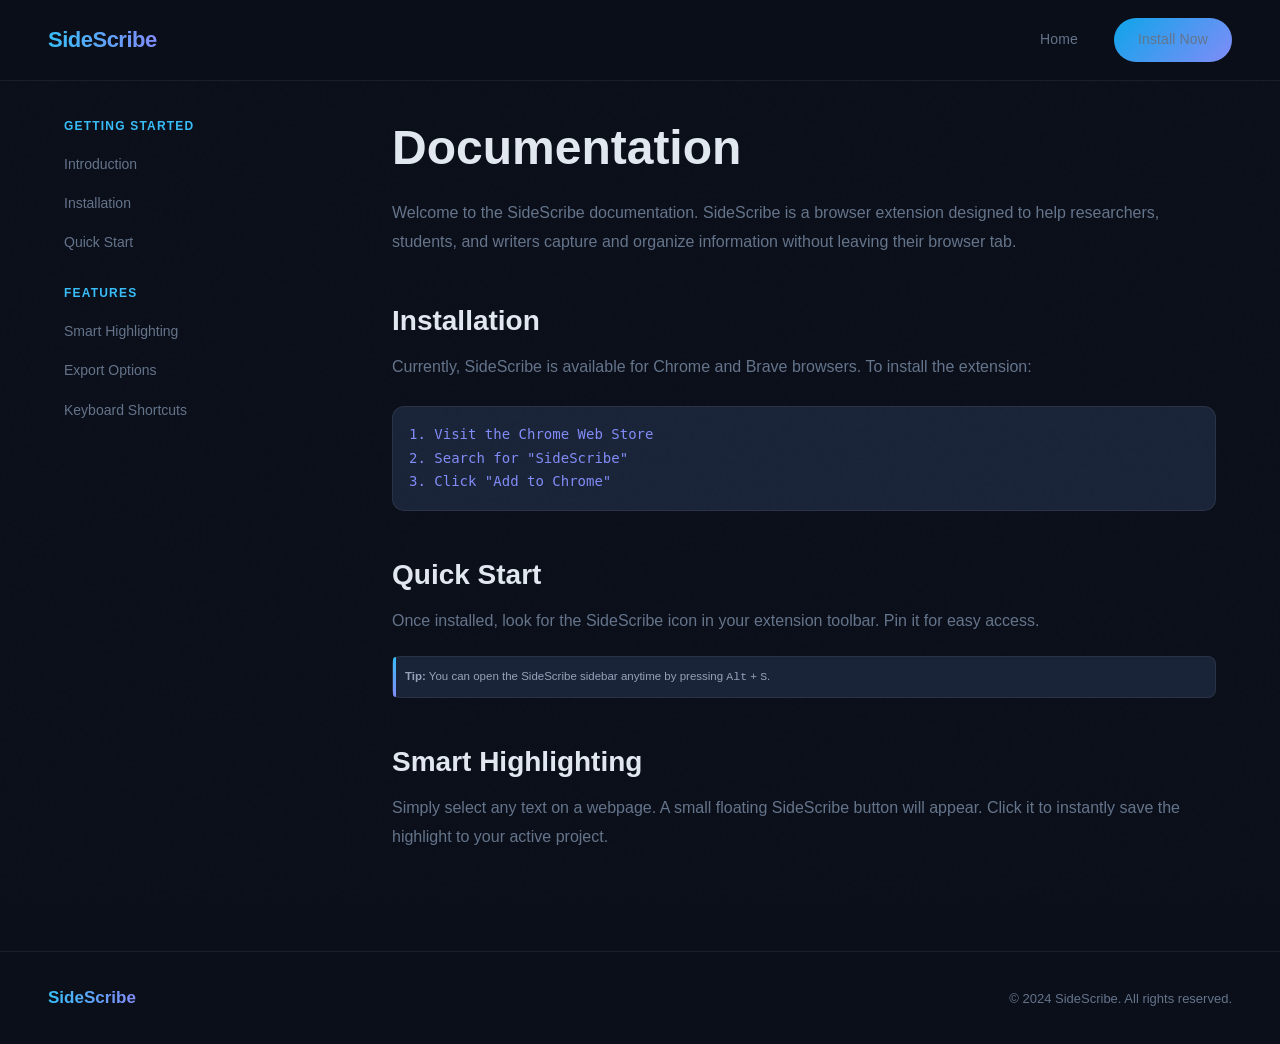
==== documentation.html @ 5d67411b "initial commit" ====
<!DOCTYPE html>
<html lang="en">
<head>
  <meta charset="UTF-8">
  <meta name="viewport" content="width=device-width, initial-scale=1.0">
  <title>Documentation | SideScribe</title>
  <link rel="icon" type="image/svg+xml" href="/icon.svg">
  <link rel="stylesheet" href="style.css">
  <style>
    .docs-container {
      display: grid;
      grid-template-columns: 280px 1fr;
      gap: 48px;
      max-width: 1200px;
      margin: 120px auto 80px;
      padding: 0 24px;
    }

    /* Sidebar Navigation */
    .docs-sidebar {
      position: sticky;
      top: 100px;
      height: fit-content;
    }

    .docs-nav-group { margin-bottom: 32px; }
    .docs-nav-group h4 {
      font-size: 12px;
      text-transform: uppercase;
      letter-spacing: 0.1em;
      color: var(--sky2);
      margin-bottom: 16px;
    }

    .docs-nav-group ul { list-style: none; }
    .docs-nav-group li { margin-bottom: 12px; }
    .docs-nav-group a {
      color: var(--muted);
      text-decoration: none;
      font-size: 14px;
      transition: color 0.2s;
    }
    .docs-nav-group a:hover { color: var(--text); }

    /* Content Area */
    .docs-content { min-width: 0; } /* Fixes text overflow in flex/grid */
    .docs-content h1 { font-size: 48px; margin-bottom: 24px; }
    .docs-content h2 { font-size: 28px; margin-top: 48px; margin-bottom: 16px; color: var(--text); }
    .docs-content p { color: var(--muted); margin-bottom: 20px; line-height: 1.8; }
    
    /* Code Blocks */
    .code-block {
      background: var(--surface2);
      border: 1px solid var(--border);
      border-radius: 12px;
      padding: 16px;
      font-family: 'monospace';
      font-size: 14px;
      color: var(--violet);
      margin: 24px 0;
      overflow-x: auto; /* Scroll code if too long */
    }

    /* Mobile Responsiveness */
    @media (max-width: 992px) {
      .docs-container { grid-template-columns: 1fr; }
      .docs-sidebar { display: none; } /* Or move to top as a menu */
      .docs-content h1 { font-size: 32px; }
    }
  </style>
</head>
<body>

  <nav>
    <a href="index.html" class="nav-logo" style="text-decoration:none;">SideScribe</a>
    <div class="nav-links">
      <a href="index.html">Home</a>
      <a href="#" class="btn-pill">Install Now</a>
    </div>
  </nav>

  <div class="docs-container">
    <aside class="docs-sidebar">
      <div class="docs-nav-group">
        <h4>Getting Started</h4>
        <ul>
          <li><a href="#introduction">Introduction</a></li>
          <li><a href="#installation">Installation</a></li>
          <li><a href="#quickstart">Quick Start</a></li>
        </ul>
      </div>
      <div class="docs-nav-group">
        <h4>Features</h4>
        <ul>
          <li><a href="#highlighting">Smart Highlighting</a></li>
          <li><a href="#exporting">Export Options</a></li>
          <li><a href="#shortcuts">Keyboard Shortcuts</a></li>
        </ul>
      </div>
    </aside>

    <main class="docs-content">
      <section id="introduction">
        <h1>Documentation</h1>
        <p>Welcome to the SideScribe documentation. SideScribe is a browser extension designed to help researchers, students, and writers capture and organize information without leaving their browser tab.</p>
      </section>

      <section id="installation">
        <h2>Installation</h2>
        <p>Currently, SideScribe is available for Chrome and Brave browsers. To install the extension:</p>
        <div class="code-block">
          1. Visit the Chrome Web Store<br>
          2. Search for "SideScribe"<br>
          3. Click "Add to Chrome"
        </div>
      </section>

      <section id="quickstart">
        <h2>Quick Start</h2>
        <p>Once installed, look for the SideScribe icon in your extension toolbar. Pin it for easy access.</p>
        <div class="note-block">
          <strong>Tip:</strong> You can open the SideScribe sidebar anytime by pressing <kbd>Alt</kbd> + <kbd>S</kbd>.
        </div>
      </section>

      <section id="highlighting">
        <h2>Smart Highlighting</h2>
        <p>Simply select any text on a webpage. A small floating SideScribe button will appear. Click it to instantly save the highlight to your active project.</p>
      </section>
    </main>
  </div>

  <footer>
    <div class="footer-logo">SideScribe</div>
    <p>© 2024 SideScribe. All rights reserved.</p>
  </footer>

</body>
</html>
---- style.css ----
:root {
    --ink: #0b0f1a;
    --ink2: #1c2438;
    --sky: #0ea5e9;
    --sky2: #38bdf8;
    --violet: #818cf8;
    --surface: #131929;
    --surface2: #1a2438;
    --border: rgba(255,255,255,0.07);
    --text: #e2e8f0;
    --muted: #64748b;
    --glow: rgba(14,165,233,0.15);
  }
  *, *::before, *::after { box-sizing: border-box; margin: 0; padding: 0; }
  html { scroll-behavior: smooth; overflow-x: hidden; }
  body {
    background: var(--ink);
    color: var(--text);
    font-family: 'DM Sans', sans-serif;
    font-size: 16px;
    line-height: 1.7;
    overflow-x: hidden;
    width: 100%;
    /* Prevents long words from breaking the layout */
    overflow-wrap: break-word;
    word-wrap: break-word;
    hyphens: auto;
  }
  h1,h2,h3,h4,h5 { 
    font-family: 'Syne', sans-serif; 
    line-height: 1.15; 
    overflow-wrap: break-word;
  }

  /* --- NOISE TEXTURE OVERLAY --- */
  body::before {
    content: '';
    position: fixed; inset: 0;
    background-image: url("data:image/svg+xml,%3Csvg viewBox='0 0 256 256' xmlns='http://www.w3.org/2000/svg'%3E%3Cfilter id='noise'%3E%3CfeTurbulence type='fractalNoise' baseFrequency='0.9' numOctaves='4' stitchTiles='stitch'/%3E%3C/filter%3E%3Crect width='100%25' height='100%25' filter='url(%23noise)' opacity='0.03'/%3E%3C/svg%3E");
    pointer-events: none; z-index: 0; opacity: 0.4;
  }

  /* --- NAV --- */
  nav {
    position: fixed; top: 0; left: 0; right: 0; z-index: 100;
    padding: 18px 48px;
    display: flex; align-items: center; justify-content: space-between;
    background: rgba(11,15,26,0.75);
    backdrop-filter: blur(16px);
    border-bottom: 1px solid var(--border);
    transition: all 0.3s;
  }
  .nav-logo {
    font-family: 'Syne', sans-serif;
    font-size: 22px; font-weight: 800;
    background: linear-gradient(90deg, var(--sky2), var(--violet));
    -webkit-background-clip: text; -webkit-text-fill-color: transparent;
    letter-spacing: -0.5px;
  }
  .nav-links { display: flex; gap: 36px; align-items: center; }
  .nav-links a {
    color: var(--muted); text-decoration: none;
    font-size: 14px; font-weight: 400; letter-spacing: 0.01em;
    transition: color 0.2s;
  }
  .nav-links a:hover { color: var(--text); }
  .btn-pill {
    background: linear-gradient(135deg, var(--sky), var(--violet));
    color: #fff; border: none; cursor: pointer;
    padding: 10px 24px; border-radius: 100px;
    font-family: 'Syne', sans-serif; font-size: 13px; font-weight: 600;
    letter-spacing: 0.03em; text-decoration: none;
    transition: opacity 0.2s, transform 0.15s;
    display: inline-flex; align-items: center; gap: 6px;
  }
  .btn-pill:hover { opacity: 0.88; transform: translateY(-1px); }

  .hamburger {
    display: none;
    background: none;
    border: none;
    color: var(--text);
    font-size: 20px;
    cursor: pointer;
    padding: 0;
    margin: 0;
  }

  /* --- HERO --- */
  .hero {
    min-height: 100vh;
    display: flex; flex-direction: column;
    align-items: center; justify-content: center;
    text-align: center;
    padding: 120px 24px 80px;
    position: relative;
    overflow: hidden;
  }
  .hero-glow {
    position: absolute; top: 20%; left: 50%;
    transform: translateX(-50%);
    width: 100%; max-width: 700px; height: 400px;
    background: radial-gradient(ellipse at center, rgba(14,165,233,0.18) 0%, transparent 70%);
    pointer-events: none;
  }
  .badge {
    display: inline-flex; align-items: center; gap: 8px;
    background: rgba(14,165,233,0.1);
    border: 1px solid rgba(14,165,233,0.25);
    color: var(--sky2);
    padding: 6px 16px; border-radius: 100px;
    font-size: 12px; font-weight: 500; letter-spacing: 0.05em;
    margin-bottom: 28px;
    animation: fadeUp 0.6s ease both;
    max-width: 100%;
  }
  .badge-dot {
    width: 6px; height: 6px; border-radius: 50%;
    background: var(--sky2);
    animation: pulse 2s infinite;
    flex-shrink: 0;
  }
  @keyframes pulse { 0%,100%{opacity:1;transform:scale(1)} 50%{opacity:0.4;transform:scale(0.7)} }
  .hero h1 {
    font-size: clamp(32px, 6vw, 76px);
    font-weight: 800;
    letter-spacing: -2px;
    line-height: 1.05;
    max-width: 880px;
    margin-bottom: 24px;
    animation: fadeUp 0.7s 0.1s ease both;
    word-break: break-word;
  }
  .hero h1 .hl {
    background: linear-gradient(90deg, var(--sky2) 0%, var(--violet) 100%);
    -webkit-background-clip: text; -webkit-text-fill-color: transparent;
  }
  .hero-sub {
    font-size: 18px; color: var(--muted); font-weight: 300;
    max-width: 560px; line-height: 1.65;
    margin-bottom: 40px;
    animation: fadeUp 0.7s 0.2s ease both;
  }
  .hero-cta {
    display: flex; align-items: center; gap: 16px; flex-wrap: wrap; justify-content: center;
    margin-bottom: 72px;
    animation: fadeUp 0.7s 0.3s ease both;
  }
  .btn-primary {
    background: linear-gradient(135deg, var(--sky), var(--violet));
    color: #fff; border: none; cursor: pointer;
    padding: 14px 32px; border-radius: 100px;
    font-family: 'Syne', sans-serif; font-size: 15px; font-weight: 700;
    letter-spacing: 0.02em; text-decoration: none;
    transition: opacity 0.2s, transform 0.15s, box-shadow 0.2s;
    box-shadow: 0 0 32px rgba(14,165,233,0.35);
    display: inline-flex; align-items: center; gap: 8px;
    max-width: 100%;
    justify-content: center;
  }
  .btn-primary:hover { opacity: 0.9; transform: translateY(-2px); box-shadow: 0 8px 40px rgba(14,165,233,0.4); }
  .btn-ghost {
    color: var(--muted); text-decoration: none;
    font-size: 14px; font-weight: 400;
    display: inline-flex; align-items: center; gap: 6px;
    transition: color 0.2s;
    max-width: 100%;
  }
  .btn-ghost:hover { color: var(--text); }

  /* --- SCREENSHOT MOCKUP --- */
  .hero-visual {
    width: 100%; 
    max-width: 900px;
    position: relative;
    animation: fadeUp 0.9s 0.45s ease both;
    margin: 0 auto;
  }
  .browser-frame {
    background: var(--surface);
    border: 1px solid var(--border);
    border-radius: 16px;
    overflow: hidden;
    box-shadow: 0 40px 120px rgba(0,0,0,0.6), 0 0 0 1px rgba(255,255,255,0.04);
    width: 100%;
    max-width: 100%;
  }
  .browser-bar {
    background: var(--surface2);
    padding: 12px 18px;
    display: flex; align-items: center; gap: 12px;
    border-bottom: 1px solid var(--border);
  }
  .dot-row { display: flex; gap: 7px; flex-shrink: 0; }
  .dot { width: 11px; height: 11px; border-radius: 50%; }
  .dot.r { background: #ff5f57; }
  .dot.y { background: #febc2e; }
  .dot.g { background: #28c840; }
  .url-bar {
    flex: 1; background: rgba(255,255,255,0.05);
    border-radius: 6px; padding: 5px 14px;
    font-size: 12px; color: var(--muted); font-family: 'DM Sans', sans-serif;
    letter-spacing: 0.02em;
    overflow: hidden;
    text-overflow: ellipsis;
    white-space: nowrap;
    min-width: 0;
  }
  .browser-body {
    display: grid;
    grid-template-columns: 1fr 340px;
    min-height: 440px;
    width: 100%;
  }
  .page-area {
    padding: 28px;
    border-right: 1px solid var(--border);
    background: linear-gradient(180deg, #141e2e 0%, #0f1826 100%);
    min-width: 0; /* Important for grid item wrapping */
  }
  .page-article-title {
    font-family: 'Syne', sans-serif; font-size: 20px; font-weight: 700;
    color: #e2e8f0; margin-bottom: 12px;
    word-break: break-word;
  }
  .page-line {
    height: 9px; border-radius: 4px;
    background: rgba(255,255,255,0.07);
    margin-bottom: 8px;
    max-width: 100%;
  }
  .page-line.w90 { width: 90%; }
  .page-line.w75 { width: 75%; }
  .page-line.w60 { width: 60%; }
  .page-line.w85 { width: 85%; }
  .highlight-zone {
    background: rgba(56,189,248,0.12);
    border: 1px solid rgba(56,189,248,0.3);
    border-radius: 4px;
    padding: 8px 12px;
    margin: 14px 0;
    position: relative;
    font-size: 12px; color: #7dd3fc; font-style: italic; line-height: 1.5;
    word-break: break-word;
  }
  .add-btn {
    position: absolute; right: 0; top: 50%; transform: translateY(-50%);
    background: linear-gradient(135deg, var(--sky), var(--violet));
    color: #fff; border: none; cursor: pointer;
    width: 26px; height: 26px; border-radius: 50%;
    font-size: 14px; font-weight: 700;
    display: flex; align-items: center; justify-content: center;
    box-shadow: 0 0 12px rgba(14,165,233,0.5);
    animation: glow-pulse 2s infinite;
  }
  @keyframes glow-pulse { 0%,100%{box-shadow:0 0 12px rgba(14,165,233,0.5)} 50%{box-shadow:0 0 20px rgba(14,165,233,0.8)} }
  .panel-area {
    background: #0d1622;
    display: flex; flex-direction: column;
    min-width: 0;
  }
  .panel-header {
    padding: 14px 18px;
    border-bottom: 1px solid var(--border);
    display: flex; align-items: center; justify-content: space-between;
    gap: 8px;
  }
  .panel-title {
    font-family: 'Syne', sans-serif; font-size: 14px; font-weight: 700;
    color: var(--text);
    white-space: nowrap;
    overflow: hidden;
    text-overflow: ellipsis;
  }
  .panel-badges { display: flex; gap: 6px; flex-shrink: 0; }
  .chip {
    font-size: 10px; padding: 3px 9px; border-radius: 100px; font-weight: 500;
    background: rgba(56,189,248,0.12); color: var(--sky2);
    border: 1px solid rgba(56,189,248,0.2);
  }
  .panel-content { flex: 1; padding: 16px; overflow: hidden; }
  .note-block {
    background: var(--surface2);
    border: 1px solid var(--border);
    border-radius: 8px;
    padding: 10px 12px;
    margin-bottom: 10px;
    font-size: 11.5px; color: #94a3b8; line-height: 1.6;
    position: relative;
    word-break: break-word;
  }
  .note-block::before {
    content: '';
    position: absolute; left: 0; top: 0; bottom: 0;
    width: 3px; border-radius: 8px 0 0 8px;
    background: linear-gradient(180deg, var(--sky2), var(--violet));
  }
  .note-typed {
    background: transparent;
    border: 1px dashed rgba(255,255,255,0.1);
    border-radius: 8px;
    padding: 10px 12px;
    font-size: 11.5px; color: var(--muted);
    font-style: italic; line-height: 1.5;
    word-break: break-word;
  }
  .panel-toolbar {
    padding: 12px 16px;
    border-top: 1px solid var(--border);
    display: flex; gap: 8px;
    flex-wrap: wrap;
  }
  .toolbar-btn {
    flex: 1; padding: 7px 4px; border-radius: 6px;
    font-size: 11px; font-weight: 600; font-family: 'Syne', sans-serif;
    border: 1px solid var(--border); cursor: pointer;
    display: flex; align-items: center; justify-content: center; gap: 4px;
    transition: all 0.15s;
    min-width: 60px;
  }
  .toolbar-btn.docx { background: rgba(14,165,233,0.1); color: var(--sky2); border-color: rgba(14,165,233,0.2); }
  .toolbar-btn.pdf { background: rgba(129,140,248,0.1); color: var(--violet); border-color: rgba(129,140,248,0.2); }
  .toolbar-btn.txt { background: rgba(100,116,139,0.1); color: var(--muted); }

  @keyframes fadeUp {
    from { opacity: 0; transform: translateY(24px); }
    to { opacity: 1; transform: translateY(0); }
  }

  /* --- VIDEO DEMO SECTION --- */
  .video-section {
    padding: 100px 24px;
    max-width: 1000px;
    margin: 0 auto;
    text-align: center;
  }
  .section-eyebrow {
    display: inline-block;
    font-size: 12px; font-weight: 600; letter-spacing: 0.12em;
    color: var(--sky2); text-transform: uppercase;
    margin-bottom: 16px;
    word-break: break-word;
  }
  .section-title {
    font-size: clamp(28px, 4vw, 48px);
    font-weight: 800; letter-spacing: -1px;
    margin-bottom: 16px;
    word-break: break-word;
  }
  .section-sub {
    color: var(--muted); font-size: 17px; max-width: 500px;
    margin: 0 auto 48px;
    word-break: break-word;
  }
 .video-wrapper {
    width: 100%;
    max-width: 1000px; /* Matches your section max-width */
    margin: 0 auto;
    position: relative;
    overflow: hidden;
    border-radius: 20px;
    background: var(--surface);
}

/* Force the video to stay inside the wrapper */
#demoVideo {
    width: 100%;
    height: auto;
    max-width: 100%;
    display: block; /* Removes bottom whitespace */
}

/* Ensure the placeholder fills the same space as the video */
.video-placeholder {
    width: 100%;
    height: 100%;
    min-height: 250px; /* Reduced for mobile */
    display: flex;
    flex-direction: column;
    align-items: center;
    justify-content: center;
    padding: 20px;
}
  .play-btn {
    width: 72px; height: 72px; border-radius: 50%;
    background: linear-gradient(135deg, var(--sky), var(--violet));
    display: flex; align-items: center; justify-content: center;
    cursor: pointer;
    box-shadow: 0 0 48px rgba(14,165,233,0.4);
    transition: transform 0.2s, box-shadow 0.2s;
    border: none;
    flex-shrink: 0;
  }
  .play-btn:hover { transform: scale(1.08); box-shadow: 0 0 64px rgba(14,165,233,0.55); }
  .play-triangle {
    width: 0; height: 0;
    border-top: 13px solid transparent;
    border-bottom: 13px solid transparent;
    border-left: 22px solid #fff;
    margin-left: 4px;
  }
  .video-label {
    font-family: 'Syne', sans-serif; font-size: 15px; font-weight: 600;
    color: var(--muted); letter-spacing: 0.02em;
    word-break: break-word;
  }
  .video-upload-hint {
    background: rgba(14,165,233,0.07);
    border: 1px dashed rgba(14,165,233,0.25);
    border-radius: 10px;
    padding: 12px 24px;
    margin-top: 8px;
    font-size: 13px; color: var(--muted);
    word-break: break-word;
  }

  /* --- HOW IT WORKS --- */
  .steps-section {
    padding: 100px 24px;
    max-width: 1100px; margin: 0 auto;
  }
  .steps-grid {
    display: grid;
    grid-template-columns: repeat(auto-fit, minmax(260px, 1fr));
    gap: 24px; margin-top: 56px;
  }
  .step-card {
    background: var(--surface);
    border: 1px solid var(--border);
    border-radius: 16px; padding: 32px 28px;
    position: relative; overflow: hidden;
    transition: border-color 0.25s, transform 0.2s;
    min-width: 0;
  }
  .step-card:hover { border-color: rgba(56,189,248,0.25); transform: translateY(-3px); }
  .step-card::before {
    content: '';
    position: absolute; inset: 0;
    background: radial-gradient(ellipse at top left, rgba(14,165,233,0.05) 0%, transparent 60%);
    pointer-events: none;
  }
  .step-num {
    font-family: 'Syne', sans-serif; font-size: 56px; font-weight: 800;
    background: linear-gradient(135deg, var(--sky2), var(--violet));
    -webkit-background-clip: text; -webkit-text-fill-color: transparent;
    opacity: 0.25; line-height: 1; margin-bottom: 16px;
  }
  .step-icon {
    font-size: 30px; margin-bottom: 16px; display: block;
    filter: drop-shadow(0 0 8px rgba(56,189,248,0.4));
  }
  .step-card h3 {
    font-size: 18px; font-weight: 700; margin-bottom: 10px; color: var(--text);
    word-break: break-word;
  }
  .step-card p { font-size: 14px; color: var(--muted); line-height: 1.65; word-break: break-word; }

  /* --- FEATURES DEEP --- */
  .features-section {
    padding: 100px 24px;
    max-width: 1100px; margin: 0 auto;
  }
  .features-grid {
    display: grid;
    grid-template-columns: repeat(auto-fit, minmax(300px, 1fr));
    gap: 2px;
    background: var(--border);
    border-radius: 20px;
    overflow: hidden;
    margin-top: 56px;
    border: 1px solid var(--border);
  }
  .feature-tile {
    background: var(--surface);
    padding: 36px 32px;
    transition: background 0.25s;
    position: relative;
    min-width: 0;
  }
  .feature-tile:hover { background: var(--surface2); }
  .feature-icon {
    width: 44px; height: 44px; border-radius: 12px;
    background: linear-gradient(135deg, rgba(14,165,233,0.15), rgba(129,140,248,0.15));
    border: 1px solid rgba(56,189,248,0.2);
    display: flex; align-items: center; justify-content: center;
    font-size: 20px; margin-bottom: 20px;
    flex-shrink: 0;
  }
  .feature-tile h3 { font-size: 17px; font-weight: 700; margin-bottom: 10px; word-break: break-word; }
  .feature-tile p { font-size: 13.5px; color: var(--muted); line-height: 1.65; word-break: break-word; }
  .feature-tag {
    display: inline-block; margin-top: 14px;
    font-size: 11px; font-weight: 600; letter-spacing: 0.06em;
    color: var(--sky2);
    padding: 3px 10px; border-radius: 100px;
    background: rgba(14,165,233,0.1);
    border: 1px solid rgba(14,165,233,0.2);
    max-width: 100%;
    overflow: hidden;
    text-overflow: ellipsis;
    white-space: nowrap;
  }

  /* --- PRICING --- */
  .pricing-section {
    padding: 100px 24px;
    max-width: 960px; margin: 0 auto;
    text-align: center;
  }
  .pricing-card {
    background: var(--surface);
    border: 1px solid rgba(56,189,248,0.3);
    border-radius: 24px; padding: 56px 48px;
    max-width: 440px; margin: 56px auto 0;
    position: relative; overflow: hidden;
    box-shadow: 0 0 80px rgba(14,165,233,0.1);
  }
  .pricing-card::before {
    content: '';
    position: absolute; top: 0; left: 0; right: 0;
    height: 2px;
    background: linear-gradient(90deg, var(--sky), var(--violet));
  }
  .price-amount {
    font-family: 'Syne', sans-serif;
    font-size: clamp(48px, 10vw, 72px); font-weight: 800;
    background: linear-gradient(90deg, var(--sky2), var(--violet));
    -webkit-background-clip: text; -webkit-text-fill-color: transparent;
    line-height: 1;
  }
  .price-label { color: var(--muted); font-size: 15px; margin-top: 4px; margin-bottom: 36px; word-break: break-word; }
  .pricing-list { text-align: left; margin-bottom: 36px; }
  .pricing-list li {
    display: flex; align-items: flex-start; gap: 12px;
    padding: 10px 0; font-size: 14px; color: var(--text);
    border-bottom: 1px solid var(--border);
    list-style: none;
    word-break: break-word;
  }
  .pricing-list li:last-child { border-bottom: none; }
  .check {
    width: 18px; height: 18px; border-radius: 50%; flex-shrink: 0;
    background: rgba(14,165,233,0.15);
    border: 1px solid rgba(14,165,233,0.3);
    display: flex; align-items: center; justify-content: center;
    color: var(--sky2); font-size: 10px; margin-top: 2px;
  }

  /* --- LEGAL --- */
  .legal-section {
    padding: 100px 24px;
    max-width: 800px; margin: 0 auto;
  }
  .legal-accordion { margin-top: 48px; }
  .legal-item {
    border: 1px solid var(--border);
    border-radius: 12px; margin-bottom: 12px;
    overflow: hidden;
    transition: border-color 0.2s;
  }
  .legal-item:hover { border-color: rgba(56,189,248,0.2); }
  .legal-head {
    padding: 20px 24px;
    cursor: pointer;
    display: flex; justify-content: space-between; align-items: center;
    background: var(--surface);
    gap: 16px;
  }
  .legal-head h3 { font-size: 15px; font-weight: 700; color: var(--text); word-break: break-word; }
  .legal-arrow { color: var(--muted); font-size: 13px; transition: transform 0.2s; flex-shrink: 0; }
  .legal-body {
    padding: 20px 24px;
    background: var(--ink2);
    font-size: 13.5px; color: var(--muted); line-height: 1.75;
    display: none;
    word-break: break-word;
  }
  .legal-item.open .legal-body { display: block; }
  .legal-item.open .legal-arrow { transform: rotate(180deg); }
  .legal-item.open { border-color: rgba(56,189,248,0.25); }

  /* --- CONTACT --- */
  .contact-section {
    padding: 60px 24px 100px;
    max-width: 800px; margin: 0 auto; text-align: center;
  }
  .contact-cards {
    display: flex; gap: 16px; justify-content: center; flex-wrap: wrap;
    margin-top: 36px;
  }
  .contact-card {
    background: var(--surface);
    border: 1px solid var(--border);
    border-radius: 14px; padding: 24px 32px;
    text-align: left; min-width: 220px;
    flex: 1;
  }
  .contact-card .label { font-size: 11px; font-weight: 600; letter-spacing: 0.08em; color: var(--muted); text-transform: uppercase; margin-bottom: 8px; }
  .contact-card .value { font-size: 14px; color: var(--sky2); font-weight: 500; word-break: break-all; }

  /* --- FOOTER --- */
  footer {
    padding: 32px 48px;
    border-top: 1px solid var(--border);
    display: flex; align-items: center; justify-content: space-between;
    flex-wrap: wrap; gap: 16px;
  }
  .footer-logo {
    font-family: 'Syne', sans-serif; font-size: 17px; font-weight: 800;
    background: linear-gradient(90deg, var(--sky2), var(--violet));
    -webkit-background-clip: text; -webkit-text-fill-color: transparent;
  }
  footer p { font-size: 13px; color: var(--muted); word-break: break-word; }
  footer nav a { color: var(--muted); text-decoration: none; font-size: 13px; margin-left: 24px; transition: color 0.2s; white-space: nowrap; }
  footer nav a:hover { color: var(--text); }

  /* DIVIDER */
  .divider {
    width: 1px; height: 60px;
    background: linear-gradient(180deg, transparent, var(--border), transparent);
    margin: 0 auto;
  }


  /* --- MODAL STYLES --- */
.modal-overlay {
  position: fixed;
  inset: 0;
  background: rgba(11, 15, 26, 0.85);
  backdrop-filter: blur(1px);
  z-index: 2000;
  display: flex; /* Shown by default on page load */
  align-items: center;
  justify-content: center;
  padding: 20px;
  opacity: 1;
  transition: opacity 0.3s ease;
}

.modal-content {
  background: var(--surface);
  border: 1px solid var(--border);
  border-radius: 24px;
  padding: 48px 32px;
  max-width: 440px;
  width: 100%;
  text-align: center;
  position: relative;
  overflow: hidden;
  box-shadow: 0 40px 100px rgba(0, 0, 0, 0.6);
  animation: modalScaleUp 0.4s cubic-bezier(0.16, 1, 0.3, 1);
}

.modal-glow {
  position: absolute;
  top: -50%;
  left: -50%;
  width: 200%;
  height: 200%;
  background: radial-gradient(circle at center, rgba(14, 165, 233, 0.1) 0%, transparent 50%);
  pointer-events: none;
}

.modal-content h2 {
  font-size: 32px;
  margin-bottom: 16px;
  background: linear-gradient(90deg, var(--sky2), var(--violet));
  -webkit-background-clip: text;
  -webkit-text-fill-color: transparent;
}

.modal-content p {
  color: var(--muted);
  font-size: 16px;
  line-height: 1.6;
  margin-bottom: 32px;
}

/* Close State */
.modal-overlay.hidden {
  opacity: 0;
  pointer-events: none;
}

@keyframes modalScaleUp {
  from { opacity: 0; transform: scale(0.95) translateY(10px); }
  to { opacity: 1; transform: scale(1) translateY(0); }
}

/* Mobile adjustments */
@media (max-width: 480px) {
  .modal-content {
    padding: 32px 20px;
  }
  .modal-content h2 {
    font-size: 26px;
  }
}
  @media (max-width: 480px) {
    .video-placeholder {
        min-height: 200px;
    }
    .play-btn {
        width: 56px;
        height: 56px;
    }
    .play-triangle {
        border-top-width: 10px;
        border-bottom-width: 10px;
        border-left-width: 16px;
    }
}
  /* --- UPDATED RESPONSIVE RULES --- */
  @media(max-width:1024px) {
    .browser-body { grid-template-columns: 1fr; }
    .page-area { border-right: none; border-bottom: 1px solid var(--border); }
    .panel-area { min-height: 400px; }
  }

  @media(max-width:768px) {
    nav { padding: 16px 20px; width: 100%; }
    .nav-links { 
      display: none; 
      position: absolute;
      top: 100%;
      left: 0;
      right: 0;
      background: rgba(11,15,26,0.95);
      backdrop-filter: blur(16px);
      flex-direction: column;
      gap: 0;
      padding: 16px 20px;
      border-bottom: 1px solid var(--border);
    }
    .nav-links.show { display: flex; }
    .nav-links a {
      padding: 12px 0;
      border-bottom: 1px solid var(--border);
      width: 100%;
    }
    .nav-links a:last-child { border-bottom: none; }
    .hamburger { display: block; }
    .btn-pill { display: none; }
    
    .hero { padding: 100px 16px 60px; }
    .hero h1 { font-size: clamp(32px, 8vw, 48px); }
    
    .pricing-card { padding: 36px 24px; margin: 56px 16px 0; }
    footer { flex-direction: column; text-align: center; padding: 32px 20px; }
    footer nav { display: flex; flex-wrap: wrap; justify-content: center; gap: 12px; margin-top: 10px; }
    footer nav a { margin-left: 0; }
  }

  @media(max-width:480px) {
    nav { padding: 12px 16px; }
    .nav-logo { font-size: 18px; }
    .hero-cta { flex-direction: column; width: 100%; align-items: stretch; }
    .btn-primary { width: 100%; justify-content: center; }
    .url-bar { display: none; } /* Hide URL bar on mobile to fit dots */
    .browser-bar { justify-content: flex-start; }
    .pricing-card { padding: 32px 20px; }
    .panel-header { flex-direction: column; align-items: flex-start; }
  }
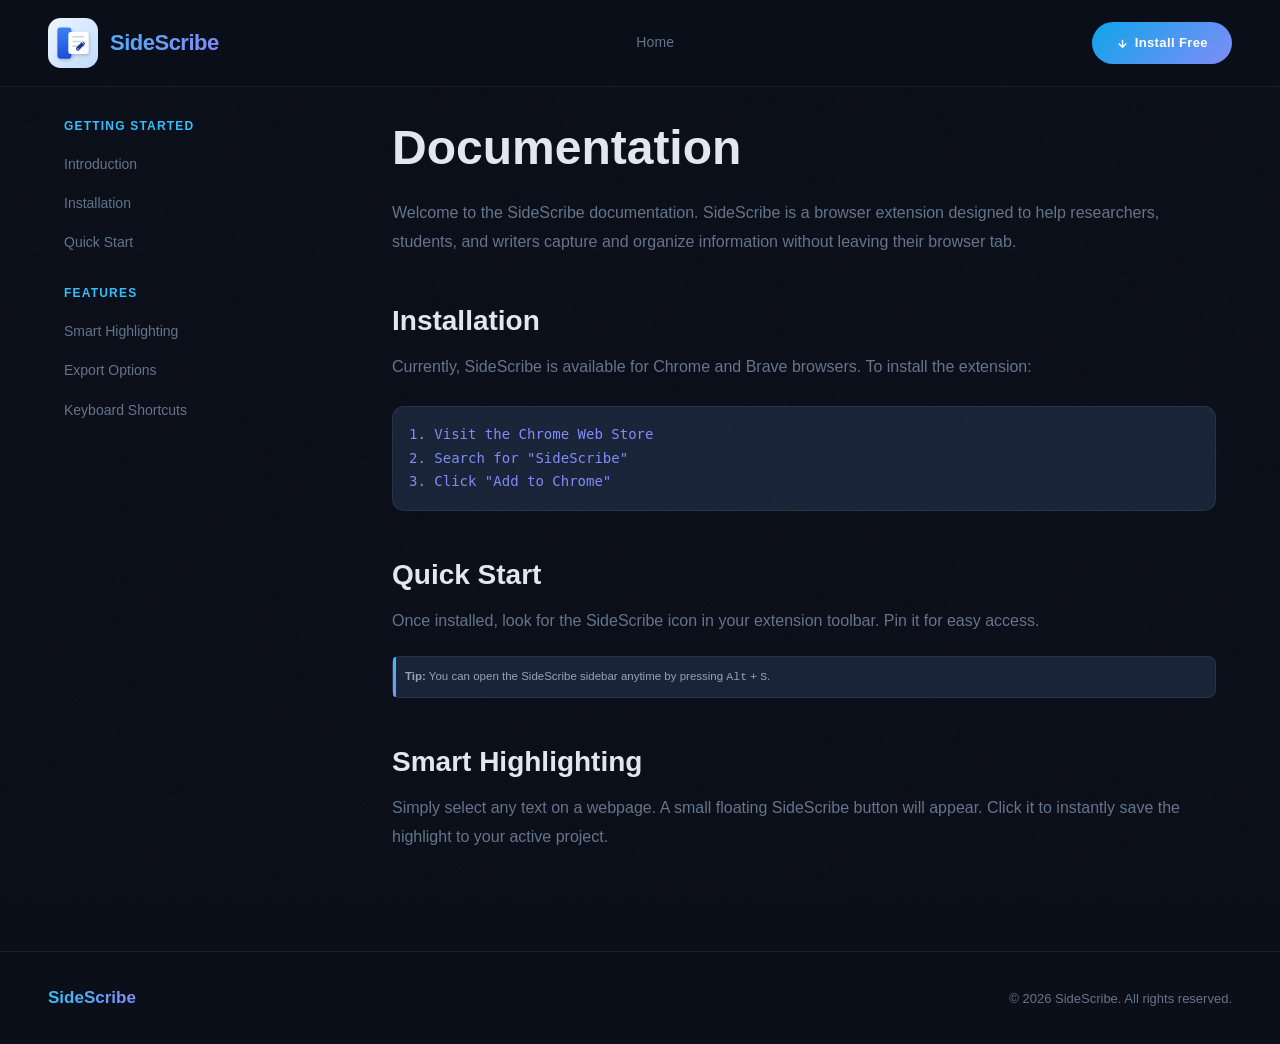
==== commit 2bb70f6b: "nav" ====
--- a/documentation.html
+++ b/documentation.html
@@ -4,7 +4,7 @@
   <meta charset="UTF-8">
   <meta name="viewport" content="width=device-width, initial-scale=1.0">
   <title>Documentation | SideScribe</title>
-  <link rel="icon" type="image/svg+xml" href="/icon.svg">
+  <link rel="icon" type="image/svg+xml" href="icon.svg">
   <link rel="stylesheet" href="style.css">
   <style>
     .docs-container {
@@ -72,12 +72,25 @@
 <body>
 
   <nav>
-    <a href="index.html" class="nav-logo" style="text-decoration:none;">SideScribe</a>
-    <div class="nav-links">
-      <a href="index.html">Home</a>
-      <a href="#" class="btn-pill">Install Now</a>
-    </div>
-  </nav>
+  
+  <div style="display: flex; align-items: center; gap: 12px;" class="nav-logo">
+  <img style="width: 50px; display: block;" src="icon.svg" alt="">
+  SideScribe
+</div>
+  <div class="nav-links" id="navLinks">
+    <!-- <a href="#how-it-works">How it works</a> -->
+    <a href="index.html">Home</a>
+    
+  </div>
+  
+  <div class="nav-actions">
+    <button class="hamburger" onclick="toggleMenu()">☰</button>
+    <a href="#pricing" class="btn-pill">
+      <svg width="13" height="13" viewBox="0 0 24 24" fill="none" stroke="currentColor" stroke-width="2.5"><path d="M12 5v14M5 12l7 7 7-7"/></svg>
+      Install Free
+    </a>
+  </div>
+</nav>
 
   <div class="docs-container">
     <aside class="docs-sidebar">
@@ -132,7 +145,7 @@
 
   <footer>
     <div class="footer-logo">SideScribe</div>
-    <p>© 2024 SideScribe. All rights reserved.</p>
+    <p>© 2026 SideScribe. All rights reserved.</p>
   </footer>
 
 </body>
